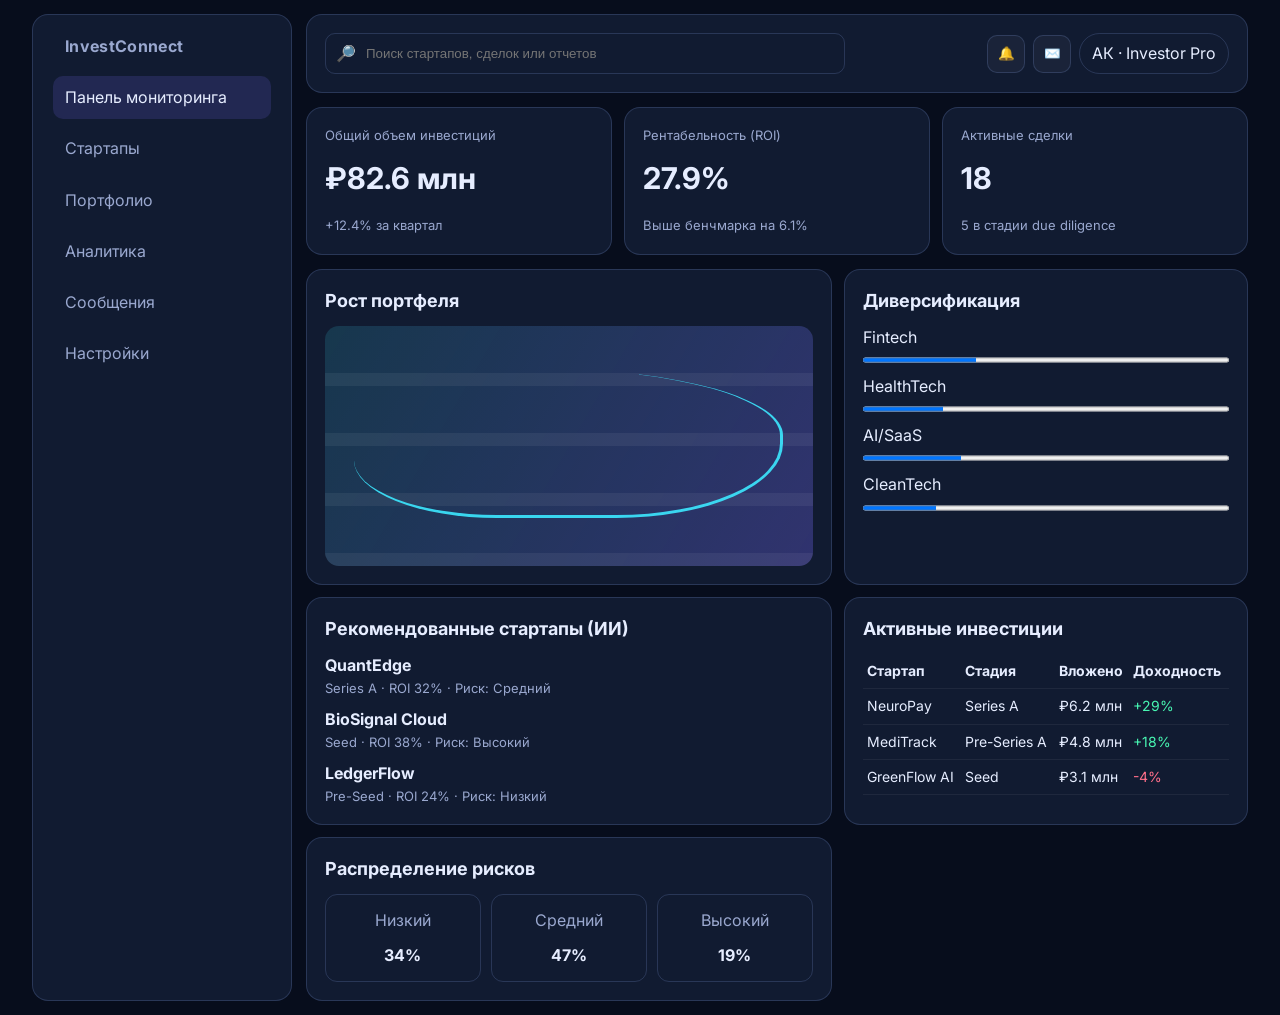
==== dashboard.html @ 6197b1b2 "Add Russian InvestConnect landing, dashboard, and marketplace pages" ====
<!DOCTYPE html>
<html lang="ru">
<head>
  <meta charset="UTF-8" />
  <meta name="viewport" content="width=device-width, initial-scale=1.0" />
  <title>InvestConnect — Панель инвестора</title>
  <link rel="preconnect" href="https://fonts.googleapis.com" />
  <link rel="preconnect" href="https://fonts.gstatic.com" crossorigin />
  <link href="https://fonts.googleapis.com/css2?family=Inter:wght@400;500;600;700&display=swap" rel="stylesheet" />
  <link rel="stylesheet" href="styles.css" />
</head>
<body class="dashboard-body">
  <div class="dashboard-layout">
    <aside class="sidebar card">
      <a class="brand" href="index.html">InvestConnect</a>
      <nav>
        <a class="active" href="#">Панель мониторинга</a>
        <a href="marketplace.html">Стартапы</a>
        <a href="#">Портфолио</a>
        <a href="#">Аналитика</a>
        <a href="#">Сообщения</a>
        <a href="#">Настройки</a>
      </nav>
    </aside>

    <main class="dashboard-main">
      <header class="dashboard-top card">
        <label class="search-wrap">
          <span>🔎</span>
          <input type="search" placeholder="Поиск стартапов, сделок или отчетов" />
        </label>
        <div class="top-actions">
          <button class="icon-btn">🔔</button>
          <button class="icon-btn">✉️</button>
          <div class="profile-pill">АК · Investor Pro</div>
        </div>
      </header>

      <section class="kpi-row">
        <article class="card"><p>Общий объем инвестиций</p><h3>₽82.6 млн</h3><span>+12.4% за квартал</span></article>
        <article class="card"><p>Рентабельность (ROI)</p><h3>27.9%</h3><span>Выше бенчмарка на 6.1%</span></article>
        <article class="card"><p>Активные сделки</p><h3>18</h3><span>5 в стадии due diligence</span></article>
      </section>

      <section class="dashboard-grid">
        <article class="card">
          <h3>Рост портфеля</h3>
          <div class="line-chart chart-large"></div>
        </article>

        <article class="card">
          <h3>Диверсификация</h3>
          <div class="mini-bars">
            <div><span>Fintech</span><progress max="100" value="31"></progress></div>
            <div><span>HealthTech</span><progress max="100" value="22"></progress></div>
            <div><span>AI/SaaS</span><progress max="100" value="27"></progress></div>
            <div><span>CleanTech</span><progress max="100" value="20"></progress></div>
          </div>
        </article>

        <article class="card">
          <h3>Рекомендованные стартапы (ИИ)</h3>
          <ul class="stack-list">
            <li><strong>QuantEdge</strong><span>Series A · ROI 32% · Риск: Средний</span></li>
            <li><strong>BioSignal Cloud</strong><span>Seed · ROI 38% · Риск: Высокий</span></li>
            <li><strong>LedgerFlow</strong><span>Pre-Seed · ROI 24% · Риск: Низкий</span></li>
          </ul>
        </article>

        <article class="card">
          <h3>Активные инвестиции</h3>
          <table>
            <thead><tr><th>Стартап</th><th>Стадия</th><th>Вложено</th><th>Доходность</th></tr></thead>
            <tbody>
              <tr><td>NeuroPay</td><td>Series A</td><td>₽6.2 млн</td><td class="pos">+29%</td></tr>
              <tr><td>MediTrack</td><td>Pre-Series A</td><td>₽4.8 млн</td><td class="pos">+18%</td></tr>
              <tr><td>GreenFlow AI</td><td>Seed</td><td>₽3.1 млн</td><td class="neg">-4%</td></tr>
            </tbody>
          </table>
        </article>

        <article class="card">
          <h3>Распределение рисков</h3>
          <div class="risk-grid">
            <div><p>Низкий</p><strong>34%</strong></div>
            <div><p>Средний</p><strong>47%</strong></div>
            <div><p>Высокий</p><strong>19%</strong></div>
          </div>
        </article>
      </section>
    </main>
  </div>
</body>
</html>
---- styles.css ----
:root {
  --bg: #060a16;
  --panel: #0f1629;
  --card: #111b31;
  --text: #e6edff;
  --muted: #9aa8cf;
  --primary: #3ce8ff;
  --secondary: #7a6bff;
  --success: #48f6b2;
  --danger: #ff6f8a;
  --border: rgba(123, 147, 212, 0.23);
}

* { box-sizing: border-box; }

body {
  margin: 0;
  background: radial-gradient(circle at 10% 0%, #0f2247 0%, transparent 32%), var(--bg);
  color: var(--text);
  font-family: "Inter", system-ui, -apple-system, sans-serif;
  line-height: 1.45;
}

a { color: inherit; text-decoration: none; }

.shell {
  width: min(1180px, 92vw);
  margin: 0 auto;
}

.bg-glow {
  position: fixed;
  width: 320px;
  height: 320px;
  filter: blur(84px);
  opacity: 0.28;
  pointer-events: none;
  z-index: -1;
}

.bg-glow-1 { top: 40px; left: -120px; background: var(--secondary); }
.bg-glow-2 { right: -120px; bottom: 60px; background: var(--primary); }

.top-nav {
  display: flex;
  align-items: center;
  justify-content: space-between;
  gap: 14px;
  padding: 22px 0;
}

.top-nav nav {
  display: flex;
  gap: 16px;
  color: var(--muted);
  font-size: 14px;
}

.brand {
  font-weight: 700;
  letter-spacing: 0.02em;
  color: var(--primary);
}

.panel {
  margin-bottom: 20px;
  padding: 26px;
  background: linear-gradient(145deg, rgba(20, 30, 55, 0.92), rgba(14, 22, 40, 0.95));
  border: 1px solid var(--border);
  border-radius: 18px;
  backdrop-filter: blur(3px);
}

.card {
  background: var(--card);
  border: 1px solid var(--border);
  border-radius: 16px;
  padding: 18px;
}

h1, h2, h3, p { margin: 0 0 12px; }
h1 { font-size: clamp(30px, 4.2vw, 48px); line-height: 1.14; }
h2 { font-size: clamp(24px, 3vw, 34px); }
h3 { font-size: 18px; }

.lead { color: var(--muted); max-width: 680px; }

.badge {
  display: inline-block;
  margin-bottom: 14px;
  border: 1px solid rgba(60, 232, 255, 0.38);
  color: var(--primary);
  padding: 6px 12px;
  border-radius: 999px;
  font-size: 12px;
}

.btn {
  border: none;
  border-radius: 12px;
  padding: 12px 18px;
  font-weight: 600;
  cursor: pointer;
}

.btn-primary {
  color: #03131a;
  background: linear-gradient(120deg, var(--primary), #58ffcd);
}

.btn-ghost {
  background: rgba(255, 255, 255, 0.03);
  color: var(--text);
  border: 1px solid var(--border);
}

.hero {
  display: grid;
  grid-template-columns: 1.2fr 1fr;
  gap: 24px;
}

.hero-actions, .hero-metrics { display: flex; gap: 12px; flex-wrap: wrap; }
.hero-metrics article { min-width: 150px; }
.hero-metrics p { color: var(--muted); font-size: 13px; }

.card-header {
  display: flex;
  justify-content: space-between;
  align-items: center;
}

.status { color: var(--success); font-size: 12px; }

.chart-bars {
  height: 170px;
  display: flex;
  align-items: end;
  gap: 10px;
  margin: 12px 0 16px;
}

.chart-bars span {
  display: block;
  width: 12%;
  border-radius: 8px 8px 0 0;
  background: linear-gradient(180deg, var(--primary), var(--secondary));
}

.kpi-grid, .feature-grid, .startup-grid, .steps-grid, .pricing-grid {
  display: grid;
  gap: 14px;
}

.kpi-grid { grid-template-columns: repeat(2, minmax(0, 1fr)); }
.kpi-grid p { color: var(--muted); font-size: 12px; margin-bottom: 4px; }

.trusted p { margin-bottom: 8px; color: var(--muted); }
.trusted-grid {
  display: grid;
  grid-template-columns: repeat(auto-fit, minmax(130px, 1fr));
  gap: 8px;
  color: #b9c6eb;
}

.feature-grid { grid-template-columns: repeat(auto-fit, minmax(220px, 1fr)); }
.startup-grid { grid-template-columns: repeat(auto-fit, minmax(220px, 1fr)); }
.steps-grid { grid-template-columns: repeat(auto-fit, minmax(210px, 1fr)); }
.pricing-grid { grid-template-columns: repeat(auto-fit, minmax(230px, 1fr)); }

.section-title {
  display: flex;
  justify-content: space-between;
  align-items: center;
  gap: 14px;
  margin-bottom: 10px;
}

.inline-link { color: var(--primary); font-size: 14px; }

.steps-grid span {
  display: inline-flex;
  width: 30px;
  height: 30px;
  border-radius: 50%;
  align-items: center;
  justify-content: center;
  background: rgba(122, 107, 255, 0.22);
  margin-bottom: 10px;
}

.investor-dashboard {
  display: grid;
  grid-template-columns: 1.5fr 1fr;
  gap: 14px;
}

.line-chart {
  width: 100%;
  height: 170px;
  border-radius: 14px;
  background:
    linear-gradient(transparent 78%, rgba(255, 255, 255, 0.06) 78%) 0 0 / 100% 25%,
    linear-gradient(120deg, rgba(60, 232, 255, 0.14), rgba(122, 107, 255, 0.3));
  position: relative;
  overflow: hidden;
}

.line-chart::after {
  content: "";
  position: absolute;
  inset: 18% 6% 20% 6%;
  border-radius: 80% 100% 70% 60% / 60% 80% 90% 70%;
  border: 3px solid rgba(60, 232, 255, 0.9);
  border-top: transparent;
  border-left: transparent;
}

.donut {
  width: 180px;
  height: 180px;
  border-radius: 50%;
  margin: 6px auto;
  background: conic-gradient(var(--primary) 0 36%, var(--secondary) 36% 72%, #53b5ff 72% 100%);
  position: relative;
}

.donut::after {
  content: "";
  position: absolute;
  inset: 28px;
  background: var(--card);
  border-radius: 50%;
}

.price {
  font-size: 28px;
  font-weight: 700;
}

.featured { border-color: rgba(60, 232, 255, 0.7); box-shadow: 0 0 0 1px rgba(60, 232, 255, 0.2); }

.footer {
  padding: 28px 0 36px;
  display: grid;
  grid-template-columns: repeat(3, minmax(0, 1fr));
  gap: 18px;
  color: var(--muted);
}

.footer p { color: #c1cdef; font-weight: 600; }
.footer a { display: block; margin-bottom: 6px; }

/* Dashboard page */
.dashboard-body { background: #070d1c; }
.dashboard-layout {
  width: min(1320px, 95vw);
  margin: 14px auto;
  display: grid;
  grid-template-columns: 260px 1fr;
  gap: 14px;
}

.sidebar {
  min-height: calc(100vh - 40px);
  padding: 20px;
}

.sidebar nav { display: grid; gap: 8px; margin-top: 18px; }
.sidebar a { color: var(--muted); padding: 10px 12px; border-radius: 10px; }
.sidebar a.active, .sidebar a:hover { background: rgba(122, 107, 255, 0.16); color: var(--text); }

.dashboard-main { display: grid; gap: 14px; }
.dashboard-top {
  display: flex;
  justify-content: space-between;
  align-items: center;
  gap: 12px;
}

.search-wrap {
  display: flex;
  align-items: center;
  gap: 8px;
  border: 1px solid var(--border);
  border-radius: 10px;
  padding: 8px 10px;
  min-width: min(520px, 100%);
}

.search-wrap input {
  background: transparent;
  border: none;
  color: var(--text);
  width: 100%;
  outline: none;
}

.top-actions { display: flex; align-items: center; gap: 8px; }
.icon-btn {
  width: 38px;
  height: 38px;
  border-radius: 10px;
  border: 1px solid var(--border);
  background: rgba(255, 255, 255, 0.04);
}

.profile-pill {
  border: 1px solid var(--border);
  border-radius: 999px;
  padding: 8px 12px;
}

.kpi-row {
  display: grid;
  grid-template-columns: repeat(3, minmax(0, 1fr));
  gap: 12px;
}

.kpi-row p, .kpi-row span { color: var(--muted); font-size: 13px; }
.kpi-row h3 { font-size: 30px; }

.dashboard-grid {
  display: grid;
  grid-template-columns: 1.3fr 1fr;
  gap: 12px;
}

.chart-large { height: 240px; }

.mini-bars { display: grid; gap: 10px; }
.mini-bars div { display: grid; gap: 6px; }
progress { width: 100%; height: 10px; }
progress::-webkit-progress-bar { background: rgba(255,255,255,0.1); border-radius: 10px; }
progress::-webkit-progress-value { background: linear-gradient(90deg, var(--primary), var(--secondary)); border-radius: 10px; }

.stack-list { list-style: none; margin: 0; padding: 0; display: grid; gap: 10px; }
.stack-list li { display: grid; gap: 2px; }
.stack-list span { color: var(--muted); font-size: 13px; }

th, td {
  text-align: left;
  padding: 7px 4px;
  border-bottom: 1px solid rgba(255, 255, 255, 0.06);
  font-size: 14px;
}

table { width: 100%; border-collapse: collapse; }
.pos { color: var(--success); }
.neg { color: var(--danger); }

.risk-grid {
  display: grid;
  grid-template-columns: repeat(3, minmax(0, 1fr));
  gap: 10px;
}

.risk-grid div {
  padding: 14px;
  border: 1px solid var(--border);
  border-radius: 12px;
  text-align: center;
}

.risk-grid p { color: var(--muted); }

/* Marketplace page */
.marketplace-header { padding-top: 18px; }
.market-hero { text-align: center; }
.market-hero p { color: var(--muted); }

.filters {
  display: grid;
  grid-template-columns: repeat(auto-fit, minmax(160px, 1fr));
  gap: 12px;
}

.filters label {
  display: block;
  color: var(--muted);
  margin-bottom: 5px;
  font-size: 13px;
}

.filters select {
  width: 100%;
  padding: 10px;
  border-radius: 10px;
  border: 1px solid var(--border);
  background: #0a1328;
  color: var(--text);
}

.market-grid { margin-top: 16px; padding-bottom: 34px; }
.startup-card p { color: #b8c4ea; margin-bottom: 8px; }
.risk { padding: 2px 8px; border-radius: 999px; font-size: 12px; }
.risk-low { background: rgba(72, 246, 178, 0.16); color: var(--success); }
.risk-mid { background: rgba(60, 232, 255, 0.16); color: var(--primary); }
.risk-high { background: rgba(255, 111, 138, 0.16); color: var(--danger); }

@media (max-width: 980px) {
  .hero, .investor-dashboard, .dashboard-layout, .dashboard-grid { grid-template-columns: 1fr; }
  .top-nav { flex-wrap: wrap; }
  .kpi-row { grid-template-columns: 1fr; }
  .footer { grid-template-columns: 1fr; }
}
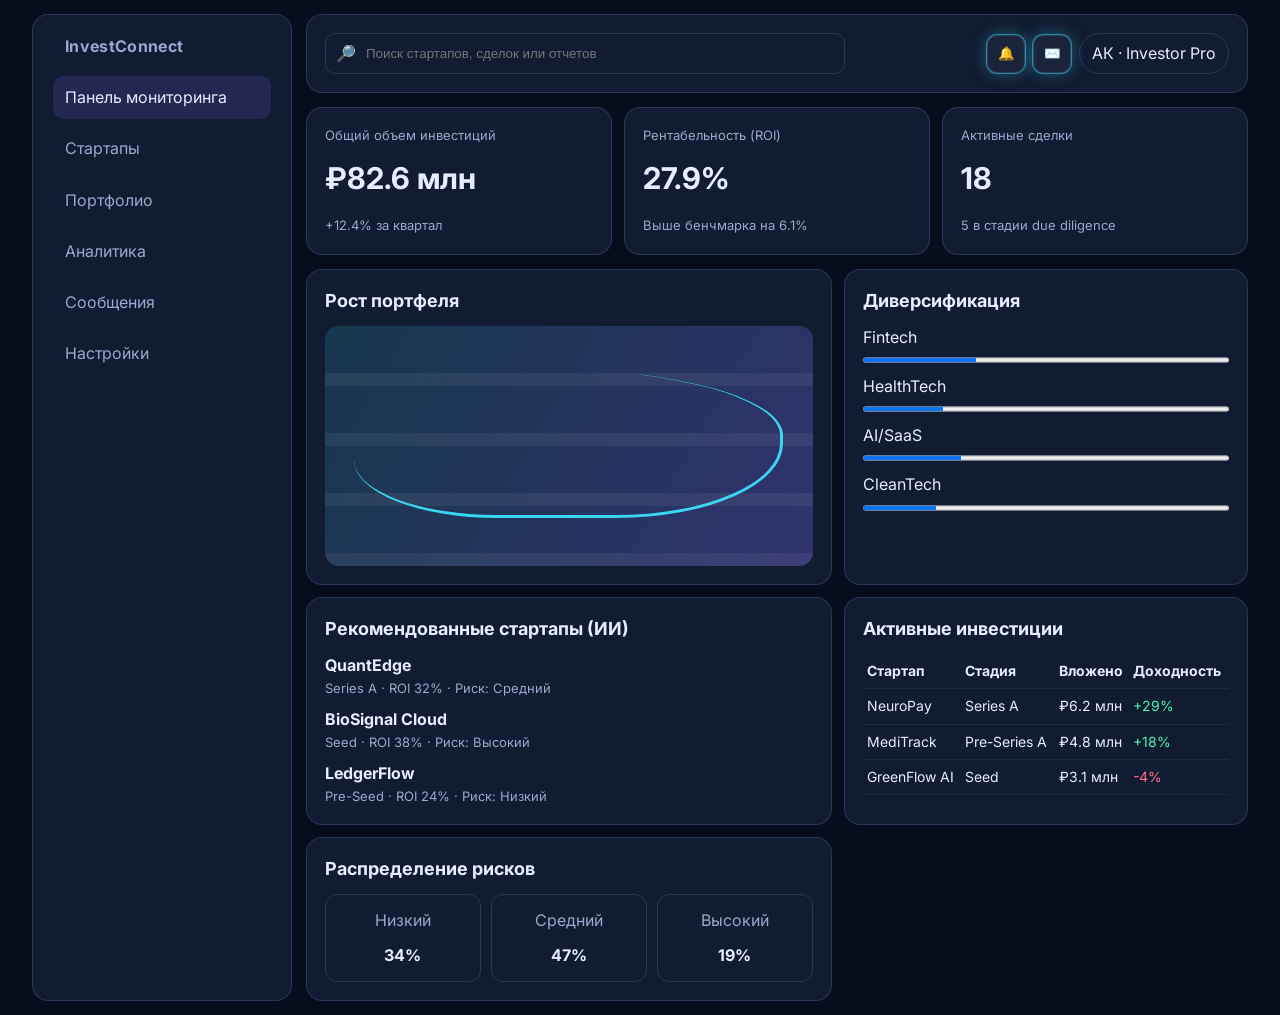
==== commit ef83957f: "Make dashboard navigation buttons functional with glowing states" ====
--- a/dashboard.html
+++ b/dashboard.html
@@ -14,12 +14,12 @@
     <aside class="sidebar card">
       <a class="brand" href="index.html">InvestConnect</a>
       <nav>
-        <a class="active" href="#">Панель мониторинга</a>
-        <a href="marketplace.html">Стартапы</a>
-        <a href="#">Портфолио</a>
-        <a href="#">Аналитика</a>
-        <a href="#">Сообщения</a>
-        <a href="#">Настройки</a>
+        <a class="active nav-glow" href="dashboard.html">Панель мониторинга</a>
+        <a class="nav-glow" href="marketplace.html">Стартапы</a>
+        <a class="nav-glow" href="portfolio.html">Портфолио</a>
+        <a class="nav-glow" href="analytics.html">Аналитика</a>
+        <a class="nav-glow" href="messages.html">Сообщения</a>
+        <a class="nav-glow" href="settings.html">Настройки</a>
       </nav>
     </aside>
 
@@ -30,8 +30,8 @@
           <input type="search" placeholder="Поиск стартапов, сделок или отчетов" />
         </label>
         <div class="top-actions">
-          <button class="icon-btn">🔔</button>
-          <button class="icon-btn">✉️</button>
+          <button class="icon-btn glow-btn" type="button" data-toggle-btn aria-pressed="false">🔔</button>
+          <button class="icon-btn glow-btn" type="button" data-toggle-btn aria-pressed="false">✉️</button>
           <div class="profile-pill">АК · Investor Pro</div>
         </div>
       </header>
@@ -90,5 +90,14 @@
       </section>
     </main>
   </div>
+
+  <script>
+    document.querySelectorAll('[data-toggle-btn]').forEach((button) => {
+      button.addEventListener('click', () => {
+        const isPressed = button.getAttribute('aria-pressed') === 'true';
+        button.setAttribute('aria-pressed', String(!isPressed));
+      });
+    });
+  </script>
 </body>
 </html>
--- a/styles.css
+++ b/styles.css
@@ -114,6 +114,48 @@
   border: 1px solid var(--border);
 }
 
+
+.btn,
+.icon-btn,
+.sidebar a,
+.top-nav nav a {
+  transition: box-shadow 0.22s ease, transform 0.22s ease, border-color 0.22s ease, background 0.22s ease;
+}
+
+.glow-btn,
+.btn:hover,
+.icon-btn:hover,
+.sidebar a:hover,
+.nav-glow:hover,
+.top-nav nav a:hover {
+  box-shadow: 0 0 0 1px rgba(60, 232, 255, 0.45), 0 0 16px rgba(60, 232, 255, 0.35);
+}
+
+.btn:focus-visible,
+.icon-btn:focus-visible,
+.sidebar a:focus-visible,
+.top-nav nav a:focus-visible {
+  outline: none;
+  box-shadow: 0 0 0 2px rgba(60, 232, 255, 0.65), 0 0 20px rgba(60, 232, 255, 0.42);
+}
+
+.btn:active,
+.icon-btn:active { transform: translateY(1px) scale(0.99); }
+
+.icon-btn {
+  color: var(--text);
+  cursor: pointer;
+}
+
+.icon-btn[aria-pressed="true"] {
+  border-color: rgba(60, 232, 255, 0.65);
+  box-shadow: 0 0 0 1px rgba(60, 232, 255, 0.55), 0 0 18px rgba(60, 232, 255, 0.45);
+  background: rgba(60, 232, 255, 0.14);
+}
+
+.page-header-row { align-items: flex-start; }
+.page-header-row .lead { margin: 0; }
+
 .hero {
   display: grid;
   grid-template-columns: 1.2fr 1fr;
